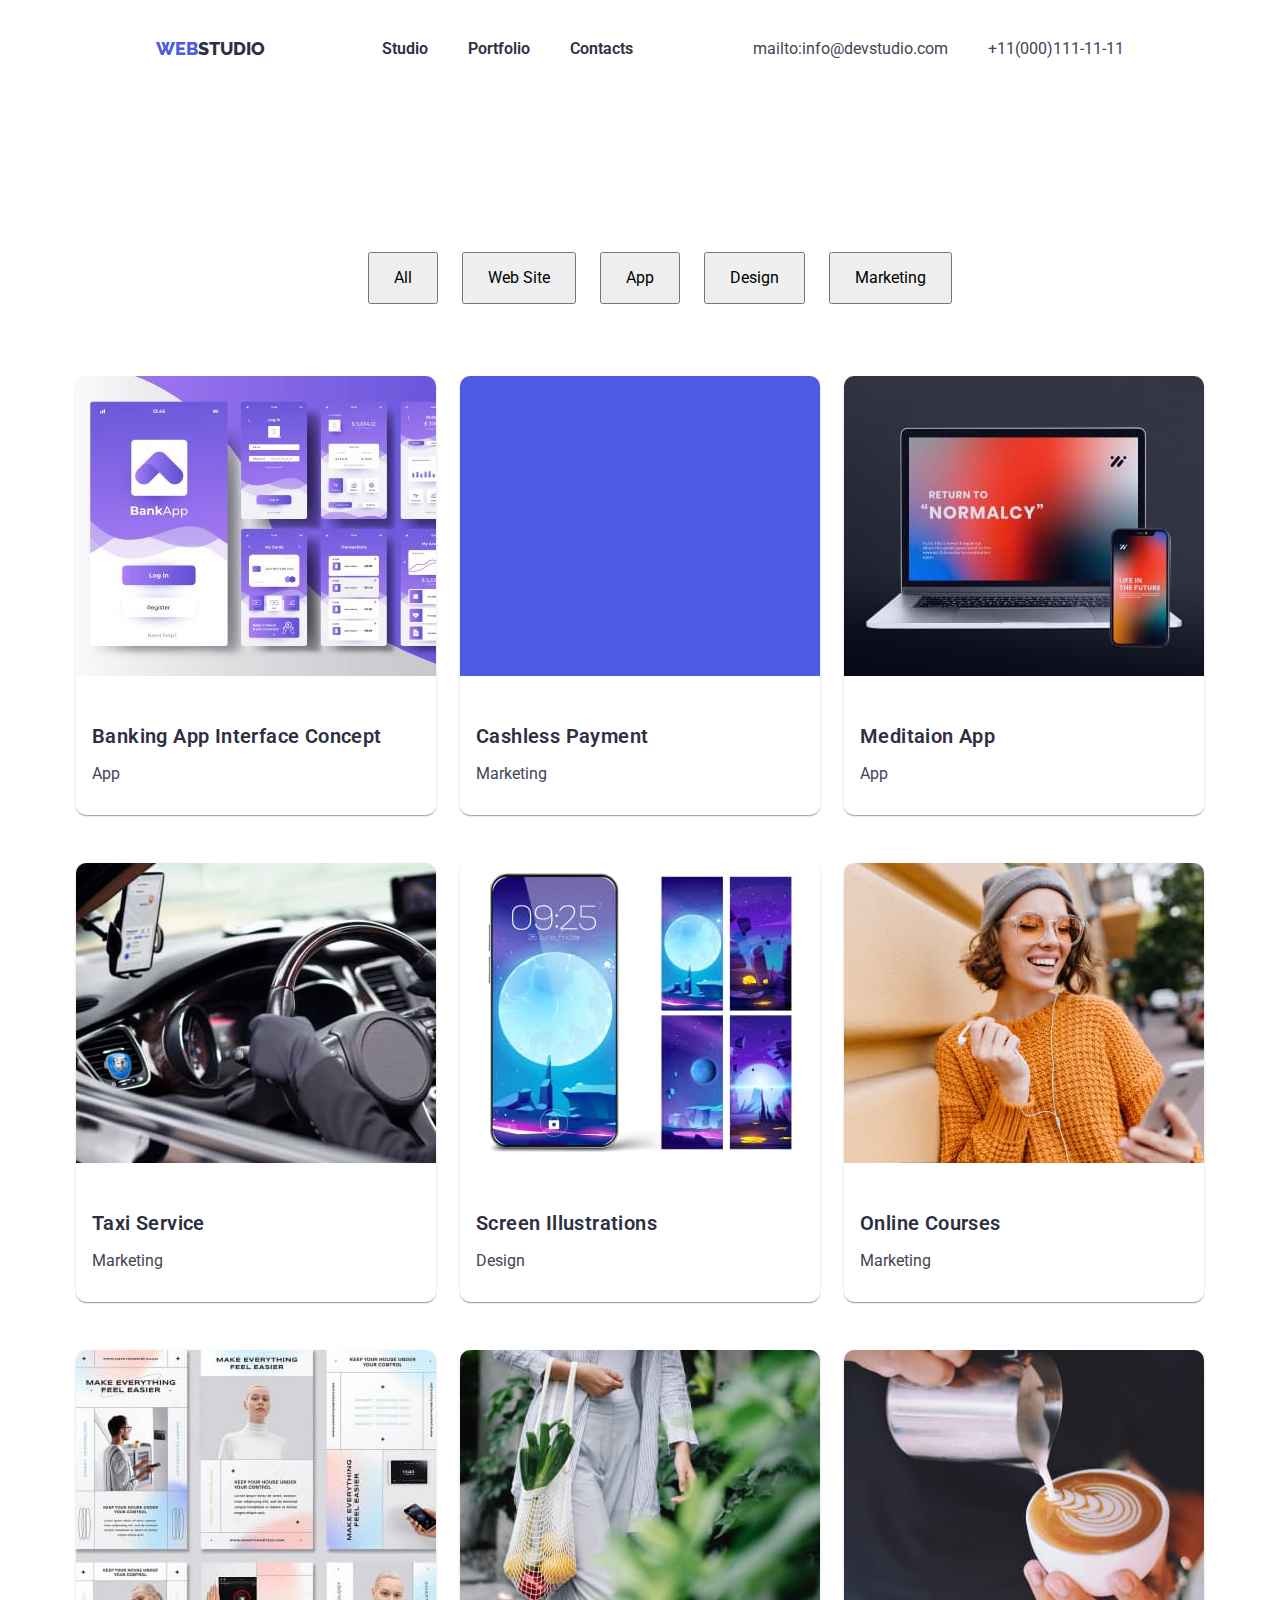
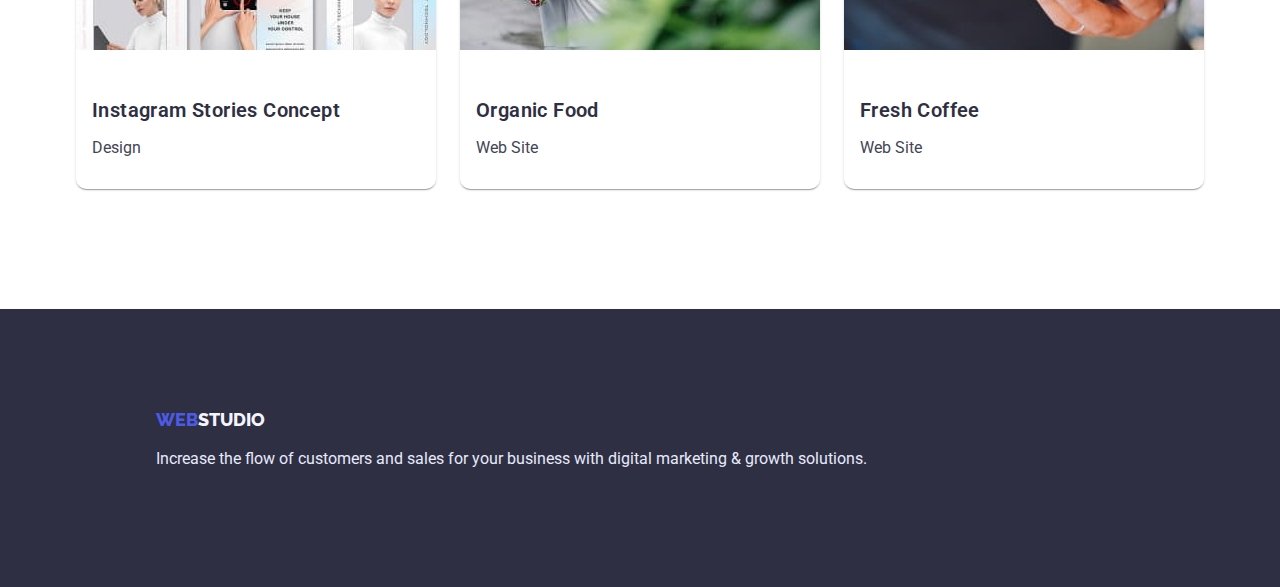
==== portfolio.html @ 7bff26cf "update html file" ====
<!DOCTYPE html>
<html lang="en">

<head>
    <meta charset="UTF-8">
    <meta http-equiv="X-UA-Compatible" content="IE=edge">
    <meta name="viewport" content="width=device-width, initial-scale=1.0">
    <title>goit-markup-hw-02</title>
    <link
    rel="stylesheet"
    href="https://cdnjs.cloudflare.com/ajax/libs/modern-normalize/1.0.0/modern-normalize.min.css"
  />
    <link rel="preconnect" href="https://fonts.googleapis.com">
    <link rel="preconnect" href="https://fonts.gstatic.com" crossorigin>

    <link
        href="https://fonts.googleapis.com/css2?family=Raleway:wght@800&family=Roboto:wght@400;500;700&display=swap"
        rel="stylesheet">
    <link rel="stylesheet" href="./styles/styles.css">
    
</head>
<body>
    <header class="header">
        <div class="container main-nav">
        <a href="#" class="logo"> <span class="low-logo"> web</span>studio</a>
        
        <nav>
            <ul class="site-nav">
                <li class="item">
                    <a href="./index.html" class="nav-links">Studio</a>
                </li>
                <li class="item">
                    <a href="./portfolio.html" class="nav-links">Portfolio</a>
                </li>
                <li class="item">
                    <a href="./portfolio.html" class="nav-links">Contacts</a>
                </li>
            </ul>
        </nav>
        <ul class="mail">
            <li class="item"> <a href="mailto:info@devstudio.com" class="contacts">mailto:info@devstudio.com</a></li>
            <li class="item"> <a href="tel:+11(000)111-11-11" class="contacts">+11(000)111-11-11</a></li>
        </ul>
        </div>
    </header>

    <main>
        <section>
        <div class="container_btn">
            <h1 class="pbl">portfolio-button-list</h1>
            <ul class="portfolio-btn_list">
                <li class="portfolio-btn_item">
                    <button type="button" class="portfolio-btn">All</button>
                </li>
                <li class="portfolio-btn_item">
                    <button type="button" class="portfolio-btn">Web Site</button>
                </li>
                <li class="portfolio-btn_item">
                    <button type="button" class="portfolio-btn">App</button>
                </li>
                <li class="portfolio-btn_item">
                    <button type="button" class="portfolio-btn">Design</button>
                </li>
                <li class="portfolio-btn_item">
                    <button type="button" class="portfolio-btn">Marketing</button>
                </li>
            </ul>

            <ul class="portfolio-cards_list">
                <li class="portfolio-cards_item">
                    <img src="images/one.jpg" alt="app" width="360">
                     <div class="card-content">
                       <h2 class="card-title">Banking App Interface Concept</h2>
                       <p class="card-text">App</p>
                     </div>
                </li>

                <li class="portfolio-cards_item">
                    <img src="images/two.jpg" alt="marketing" width="360">
                    <div class="card-content">
                    <h2 class="card-title">Cashless Payment</h2>
                    <p class="card-text">Marketing</p>
                </div>
                </li>
                
                <li class="portfolio-cards_item">
                    <img src="images/three.jpg" alt="app" width="360">
                    <div class="card-content">
                    <h2 class="card-title">Meditaion App</h2>
                    <p class="card-text">App</p>
                </div>
                </li>
                <li class="portfolio-cards_item">
                    <img src="images/four.jpg" alt="marketing" width="360">
                    <div class="card-content">
                    <h2 class="card-title">Taxi Service</h2>
                        <p class="card-text">Marketing</p>
                    </div>
                </li>
                <li class="portfolio-cards_item">
                    <img src="images/five.jpg" alt="design" width="360">
                    <div class="card-content">
                    <h2 class="card-title"> Screen Illustrations</h2>
                        <p class="card-text">Design</p>
                    </div>
                </li>
                <li class="portfolio-cards_item">
                    <img src="images/six.jpg" alt="marketing" width="360">
                    <div class="card-content">
                    <h2 class="card-title">Online Courses</h2>
                        <p class="card-text">Marketing</p>
                    </div>
                </li>
                <li class="portfolio-cards_item">
                    <img src="images/seven.jpg" alt="design" width="360">
                    <div class="card-content">
                    <h2 class="card-title">Instagram Stories Concept</h2>
                    <p class="card-text">Design</p>
                </div>
                </li>
                <li class="portfolio-cards_item">
                    <img src="images/eight.jpg" alt="web site" width="360">
                    <div class="card-content">
                    <h2 class="card-title">Organic Food</h2>
                    <p class="card-text">Web Site</p>
                </div>
                </li>
                <li class="portfolio-cards_item">
                    <img src="images/nine.jpg" alt="web site" width="360">
                    <div class="card-content">
                    <h2 class="card-title">Fresh Coffee</h2>
                    <p class="card-text">Web Site</p>
                </div>
                </li>

            </ul>
            </div>
        </section>
    </main>
    <footer>
        <div class="container">
            <div class="footer">
        <a href="#" class="foot-logo"><span class="low-logo"> web</span>studio</a>
        <p class="footer-text">Increase the flow of customers and sales for your business with digital marketing &
            growth solutions.</p>
            </div>
        </div>
    </footer>
</body>
</html>
---- styles/styles.css ----
/* font-family: 'Montserrat',
sans-serif;
font-family: 'Raleway',
sans-serif;
font-family: 'Roboto',
sans-serif; */
:root {
    /* iris */
    --primary-brand: #4d5ae5;
    /* navy blue  */
    --dark: #2e2f42;
    /* green */
    --success: #31d0aa;
    /* slate  */
    --text: #434455;
    /* ligth slate  */
    --subtle-text: #8e8f99;
    /* cornflower  */
    --accent: #e7e9fc;
    /* cloud  */
    --light: #f4f4fd;
    /* shadow */
    --card-shadow: 0px 2px 1px -1px rgba(0, 0, 0, 0.2),
    0px 1px 1px 0px rgba(0, 0, 0, 0.14), 0px 1px 3px 0px rgba(0, 0, 0, 0.12);
}
    
body {
    font-family: 'Roboto', sans-serif;
    color: var(--text);
    background-color: #ffffff;
    
}
.logo {
    display: block;
    font-family: 'Raleway';
    font-style: normal;
    font-weight: 800;
    font-size: 18px;
    line-height: 1.2;
    text-decoration: none;
    color: var(--dark);
    text-transform: uppercase;
    
}

.foot-logo {
    font-family: 'Raleway';
    font-style: normal;
    font-weight: 800;
    font-size: 18px;
    line-height: 1.2;
    text-decoration: none;
    color: var(--light);
    text-transform: uppercase;
}

.low-logo {
    color: var(--primary-brand);
    text-transform: uppercase;
    
}
.main-nav {
    display: flex;
    align-items: center;
    margin-left: 156px;
    margin-right: 156px;
        }
.site-nav {
    display: flex;   
    margin-left: 77px; 
}
.site-nav li {
    display: flex;
    margin-right: 40px;
    
}
.site-nav .item:last-child {
    margin-right: 0px;
}

.nav-links {
    display: block;
    padding-top: 21px;
    padding-bottom: 21px;
    
    font-family: 'Roboto';
    font-weight: 600;
    font-size: 16px;
    line-height: 1.5;
    color: var(--dark);
    text-decoration: none;
    }
    .mail{
        display: flex;
        margin-left: auto;
            }
    .mail .item + .item{ 
        margin-left: 40px;
    }
.nav-links:hover,
.nav-links:focus {
    color: var(--primary-brand);

}

.contacts {
    font-family: 'Roboto';
    font-style: normal;
    font-weight: 400;
    font-size: 16px;
    line-height: 1.5;
    text-decoration: none;
    color: var(--text);
}

.contacts:hover,
.contacts:focus {
    color: var(--primary-brand);
}

ul {
    list-style-type: none;
}

.button {
    background-color: var(--light);
    color: var(--primary-brand);
    font-family: 'Roboto';
    font-style: normal;
    font-weight: 600;
    font-size: 16px;
    line-height: 1.5;
    cursor: pointer;
    border: none;

}

.button:hover,
.button:focus {
    background-color: var(--primary-brand);
    color: #ffffff
}
.card-content { 
    padding-left: 32px;
    padding-right: 32px;
    padding-top: 16px;
    padding-bottom: 16px;
 }
.card-title {
    font-family: 'Roboto';
    font-style: normal;
    font-weight: 600;
    font-size: 20px;
    line-height: 1.2;
    /* identical to box height, or 120% */

    letter-spacing: 0.02em;
    color: var(--dark);
}

.card-text {
    font-family: inherit
       
}

.main-button {
    background-color: var(--primary-brand);
    color: #ffffff;
    font-family: 'Roboto';
    font-style: normal;
    font-weight: 500;
    font-size: 16px;
    line-height: 18.75px;
    letter-spacing: 4%;
    cursor: pointer;
    border: none;
    padding: 16px 32px;
    border-radius: 4px;
    margin-bottom: 192px;
    margin-left: auto;
    margin-right: auto;

}
.main-button:hover,
.main-button:focus {
    background-color: var(--primary-brand);
    color: #ffffff
}
.feature_list {
    display: flex;
    justify-content: center;
    }
.feature_list .item {
    width: 264px;
    margin-right: 24px;
   }
.section-list {  
    display: block;
    justify-content: center;
    align-items: center;
    margin-bottom: 120px;
}

.card-title_list {
    display: flex;
    justify-content: center;
    align-items: center;
    gap: 24px;
}
img{
    display: block;
    max-width: 100%;
    height: auto;
}
.team-list {
    width: 1158px;
    margin-left: auto;
    margin-right: auto;
    padding-bottom: 120px;
    background-color: var(--light);
    }
.card-title-head,
.card-title_team
 {
    display: flex;
    justify-content: center;
    margin-top: 120px;
    margin-bottom: 72px;
    font-weight: 600;
     font-size: 36px;
     line-height: 40px;
     letter-spacing: 2%;
     color: #2E2F42;
     margin-bottom: 72px;
}
.flex_container {
     display: flex;
     justify-content: center;   
     
    }
.team-list-item {
        width: 264px;
        margin-right: 24px;
        background-color: #ffffff;
        box-shadow: var(--card-shadow);
        }

.container_hero { 
    margin-left: 15px;
    margin-right: 15px;
    padding-left: 15px;
    padding-right: 15px;
    margin-left: auto;
    margin-right: auto;
    height: 603px;
    display: flex;
    flex-direction: column;
    justify-content: center;
    text-align: center;
    background-color: var(--dark);
}
.hero-title {
    font-weight: 600;
    font-size: 56px;
    line-height: 60px;
    letter-spacing: 2%;
    color: #ffffff;
    margin-bottom: 48px; 
    margin-top: 192px;
    margin-left: 474px;
    margin-right: 474px;
    padding: 0px 110px;
    
}
.feature, .pbl{
    visibility: hidden;
    }

.section-page{
    padding-top: 96px;
    padding-bottom: 120px;
}
.container_btn {
    width: 1158px;
    padding: 0 15px;
    margin-left: auto;
    margin-right: auto;
    }
.portfolio-btn_list {
    display: flex;
    justify-content: center;
    gap: 24px;
    margin-top: 96px;
    margin-bottom: 72px;
}

.portfolio-btn_item {

}
.portfolio-btn {
    line-height: 1.5;
    font-size: 16px;
    padding: 12px 24px;
    }
.portfolio-cards_list {
    padding: 0;
    margin: 0;
    padding-bottom: 120px;
    list-style: none;
    display: flex;
    flex-wrap: wrap;
    column-gap: 24px;
    row-gap: 48px;
    flex-wrap: wrap;
    flex-basis: calc(100% / 3);
    
}
.portfolio-cards_item {
    flex-basis: calc((100% - 2 * 24px) / 3) ;
    box-shadow: var(--card-shadow);
    border-radius: 10px;
    overflow: hidden;
}
.card-content{
    padding-left: 16px;
}
.card-title{
    margin-top: 32px;
}
.card-text{
    margin-top: 8px;
}
.portfolio-cards_box {
    padding: 32px 16px;
}
.footer {
    background-color: var(--dark);
    padding-top: 100px;
    padding-bottom: 100px;
    padding-left: 156px;    
   }
.footer-text {
    color: var(--accent);
    font-size: 16px;
    line-height: 1.5;
    }
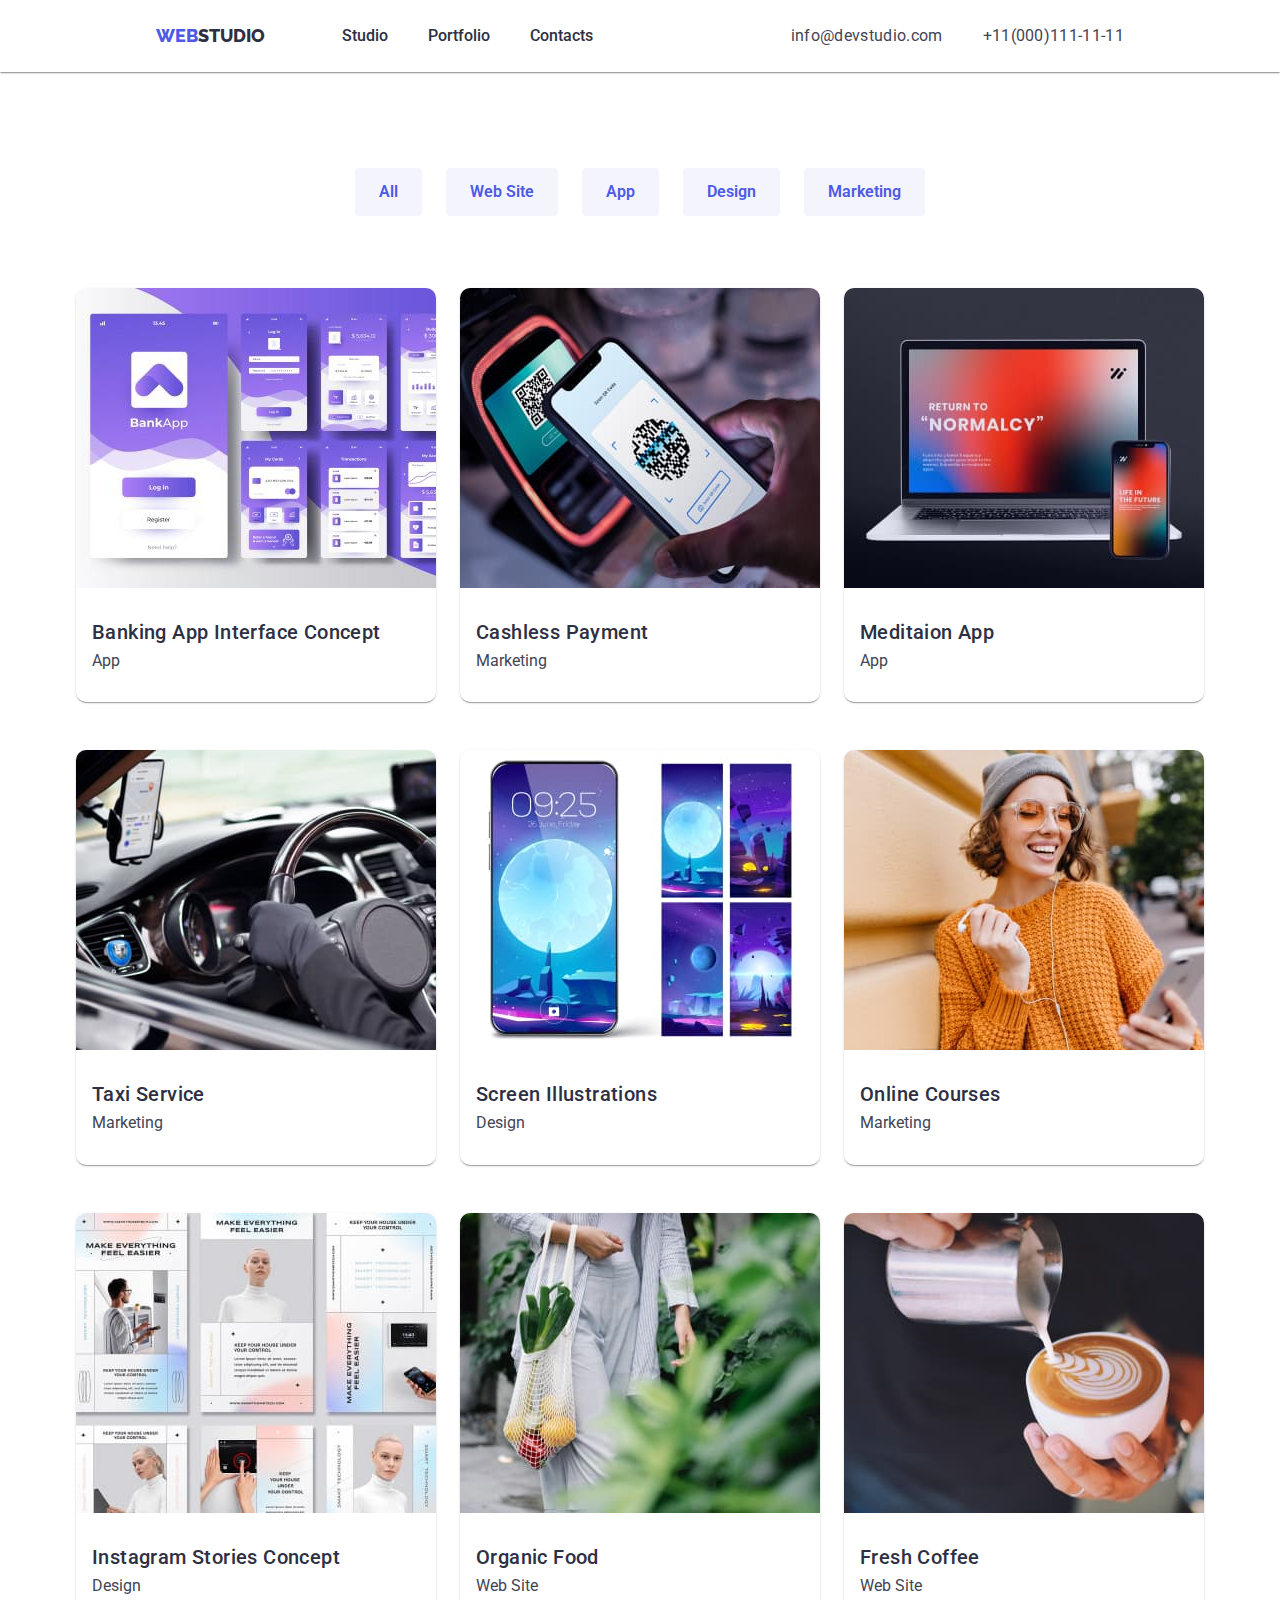
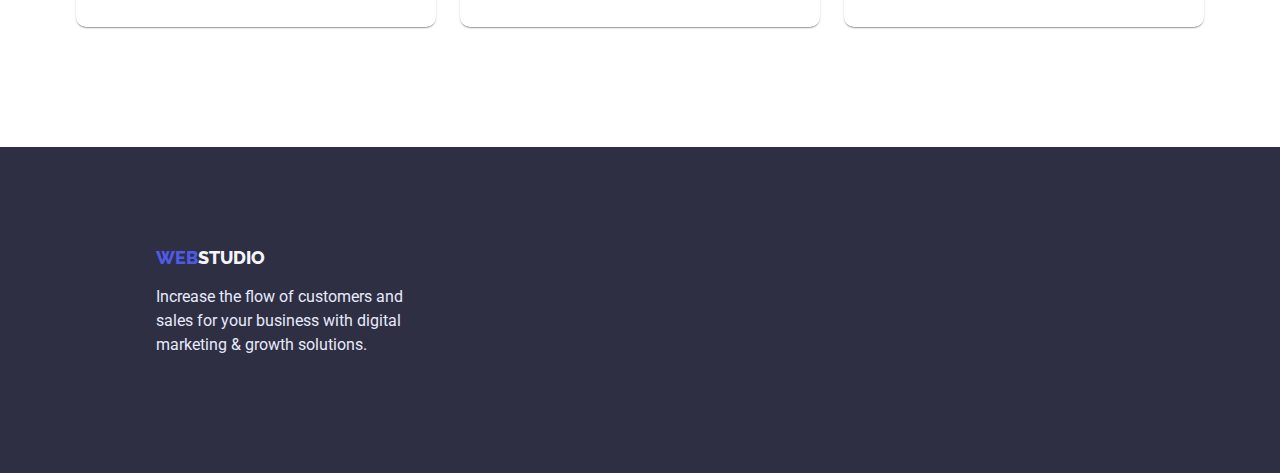
==== commit c2cd515b: "update html file" ====
--- a/portfolio.html
+++ b/portfolio.html
@@ -20,11 +20,11 @@
     
 </head>
 <body>
-    <header class="header">
+    <header>
+      <div class="container">
         <div class="container main-nav">
-        <a href="#" class="logo"> <span class="low-logo"> web</span>studio</a>
-        
-        <nav>
+         <a href="./index.html" class="logo"><span class="low-logo"> web</span>studio</a>
+          <nav>
             <ul class="site-nav">
                 <li class="item">
                     <a href="./index.html" class="nav-links">Studio</a>
@@ -36,18 +36,19 @@
                     <a href="./portfolio.html" class="nav-links">Contacts</a>
                 </li>
             </ul>
-        </nav>
-        <ul class="mail">
-            <li class="item"> <a href="mailto:info@devstudio.com" class="contacts">mailto:info@devstudio.com</a></li>
+           </nav>
+          <ul class="mail">
+            <li class="item"> <a href="mailto:info@devstudio.com" class="contacts">info@devstudio.com</a></li>
             <li class="item"> <a href="tel:+11(000)111-11-11" class="contacts">+11(000)111-11-11</a></li>
-        </ul>
-        </div>
+         </ul>
+         </div>
+       </div>
     </header>
 
     <main>
         <section>
         <div class="container_btn">
-            <h1 class="pbl">portfolio-button-list</h1>
+            <h1 hidden>portfolio-button-list</h1>
             <ul class="portfolio-btn_list">
                 <li class="portfolio-btn_item">
                     <button type="button" class="portfolio-btn">All</button>
@@ -69,67 +70,67 @@
             <ul class="portfolio-cards_list">
                 <li class="portfolio-cards_item">
                     <img src="images/one.jpg" alt="app" width="360">
-                     <div class="card-content">
+                     <div class="card-content_portfolio">
                        <h2 class="card-title">Banking App Interface Concept</h2>
-                       <p class="card-text">App</p>
+                       <p class="card-text_portfolio">App</p>
                      </div>
                 </li>
 
                 <li class="portfolio-cards_item">
                     <img src="images/two.jpg" alt="marketing" width="360">
-                    <div class="card-content">
+                    <div class="card-content_portfolio">
                     <h2 class="card-title">Cashless Payment</h2>
-                    <p class="card-text">Marketing</p>
+                    <p class="card-text_portfolio">Marketing</p>
                 </div>
                 </li>
                 
                 <li class="portfolio-cards_item">
                     <img src="images/three.jpg" alt="app" width="360">
-                    <div class="card-content">
+                    <div class="card-content_portfolio">
                     <h2 class="card-title">Meditaion App</h2>
-                    <p class="card-text">App</p>
+                    <p class="card-text_portfolio">App</p>
                 </div>
                 </li>
                 <li class="portfolio-cards_item">
                     <img src="images/four.jpg" alt="marketing" width="360">
-                    <div class="card-content">
+                    <div class="card-content_portfolio">
                     <h2 class="card-title">Taxi Service</h2>
-                        <p class="card-text">Marketing</p>
+                        <p class="card-text_portfolio">Marketing</p>
                     </div>
                 </li>
                 <li class="portfolio-cards_item">
                     <img src="images/five.jpg" alt="design" width="360">
-                    <div class="card-content">
+                    <div class="card-content_portfolio">
                     <h2 class="card-title"> Screen Illustrations</h2>
-                        <p class="card-text">Design</p>
+                        <p class="card-text_portfolio">Design</p>
                     </div>
                 </li>
                 <li class="portfolio-cards_item">
                     <img src="images/six.jpg" alt="marketing" width="360">
-                    <div class="card-content">
+                    <div class="card-content_portfolio">
                     <h2 class="card-title">Online Courses</h2>
-                        <p class="card-text">Marketing</p>
+                        <p class="card-text_portfolio">Marketing</p>
                     </div>
                 </li>
                 <li class="portfolio-cards_item">
                     <img src="images/seven.jpg" alt="design" width="360">
-                    <div class="card-content">
+                    <div class="card-content_portfolio">
                     <h2 class="card-title">Instagram Stories Concept</h2>
-                    <p class="card-text">Design</p>
+                    <p class="card-text_portfolio">Design</p>
                 </div>
                 </li>
                 <li class="portfolio-cards_item">
                     <img src="images/eight.jpg" alt="web site" width="360">
-                    <div class="card-content">
+                    <div class="card-content_portfolio">
                     <h2 class="card-title">Organic Food</h2>
-                    <p class="card-text">Web Site</p>
+                    <p class="card-text_portfolio">Web Site</p>
                 </div>
                 </li>
                 <li class="portfolio-cards_item">
                     <img src="images/nine.jpg" alt="web site" width="360">
-                    <div class="card-content">
+                    <div class="card-content_portfolio">
                     <h2 class="card-title">Fresh Coffee</h2>
-                    <p class="card-text">Web Site</p>
+                    <p class="card-text_portfolio">Web Site</p>
                 </div>
                 </li>
 
@@ -138,11 +139,14 @@
         </section>
     </main>
     <footer>
-        <div class="container">
-            <div class="footer">
-        <a href="#" class="foot-logo"><span class="low-logo"> web</span>studio</a>
-        <p class="footer-text">Increase the flow of customers and sales for your business with digital marketing &
-            growth solutions.</p>
+        <div class="footer">
+            <div class="container_footer">
+              <div>
+                <a href="./index.html" class="foot-logo"><span class="low-logo"> web</span>studio</a>
+                <p class="footer-text">Increase the flow of customers and sales for your business with digital marketing &
+                growth solutions.
+                </p>
+               </div>
             </div>
         </div>
     </footer>
--- a/styles/styles.css
+++ b/styles/styles.css
@@ -1,4 +1,4 @@
-/* font-family: 'Montserrat',
+/* font-family: 'Montserrat',*
 sans-serif;
 font-family: 'Raleway',
 sans-serif;
@@ -28,21 +28,28 @@
     font-family: 'Roboto', sans-serif;
     color: var(--text);
     background-color: #ffffff;
-    
-}
+}
+.main-nav
+{   
+    display: flex;
+    align-items: center;
+    padding-left: 156px;
+    padding-right: 156px;
+    margin-left: auto;
+    margin-right: auto;
+    box-shadow: var(--card-shadow);
+    }
 .logo {
     display: block;
     font-family: 'Raleway';
     font-style: normal;
     font-weight: 800;
     font-size: 18px;
-    line-height: 1.2;
+    line-height: 24px;
     text-decoration: none;
     color: var(--dark);
     text-transform: uppercase;
-    
-}
-
+    }
 .foot-logo {
     font-family: 'Raleway';
     font-style: normal;
@@ -52,57 +59,51 @@
     text-decoration: none;
     color: var(--light);
     text-transform: uppercase;
-}
-
+    }
 .low-logo {
     color: var(--primary-brand);
     text-transform: uppercase;
-    
-}
-.main-nav {
-    display: flex;
-    align-items: center;
-    margin-left: 156px;
-    margin-right: 156px;
-        }
+    }
+
 .site-nav {
-    display: flex;   
+    display: flex;  
+    margin: 0; 
     margin-left: 77px; 
 }
-.site-nav li {
-    display: flex;
-    margin-right: 40px;
-    
-}
+.site-nav { gap: 40px;
+    padding: 0;
+   
+    }
 .site-nav .item:last-child {
     margin-right: 0px;
 }
-
 .nav-links {
     display: block;
-    padding-top: 21px;
-    padding-bottom: 21px;
+    padding-top: 24px;
+    padding-bottom: 24px;
     
     font-family: 'Roboto';
-    font-weight: 600;
+    font-weight: 500;
     font-size: 16px;
     line-height: 1.5;
     color: var(--dark);
     text-decoration: none;
     }
-    .mail{
-        display: flex;
-        margin-left: auto;
-            }
-    .mail .item + .item{ 
-        margin-left: 40px;
+.mail{
+    display: flex;
+    margin-left: auto;
+    font-family: 'Roboto';     
+    font-size: 16px;
+    line-height: 1.5;  
+    letter-spacing: 0.02em;  
+    }
+.mail .item { 
+    margin-left: 40px;
     }
 .nav-links:hover,
 .nav-links:focus {
     color: var(--primary-brand);
-
-}
-
+}
 .contacts {
     font-family: 'Roboto';
     font-style: normal;
@@ -112,17 +113,38 @@
     text-decoration: none;
     color: var(--text);
 }
-
 .contacts:hover,
 .contacts:focus {
     color: var(--primary-brand);
 }
-
 ul {
     list-style-type: none;
 }
-
-.button {
+.hero {
+    margin-bottom: 120px;
+}
+.container_hero { 
+    padding: 192px 15px;
+    margin-left: auto;
+    margin-right: auto;
+    min-height: 603px;
+    display: flex;
+    flex-direction: column;
+    justify-content: center;
+    text-align: center;
+    background-color: var(--dark);
+}
+.hero-title {
+    width: 492px; 
+    font-weight: 700px;
+    font-size: 56px;
+    line-height: 60px;
+    letter-spacing: 2%;
+    color: #ffffff;
+    margin: 0 auto 48px auto;
+    }
+button 
+{
     background-color: var(--light);
     color: var(--primary-brand);
     font-family: 'Roboto';
@@ -132,37 +154,32 @@
     line-height: 1.5;
     cursor: pointer;
     border: none;
-
-}
-
-.button:hover,
-.button:focus {
+    border-radius: 4px;
+}
+button:hover,
+button:focus {
     background-color: var(--primary-brand);
-    color: #ffffff
+    color: #ffffff;
 }
 .card-content { 
-    padding-left: 32px;
-    padding-right: 32px;
-    padding-top: 16px;
-    padding-bottom: 16px;
+    padding: 16px 32px 16px 32px;
+    
  }
 .card-title {
     font-family: 'Roboto';
     font-style: normal;
-    font-weight: 600;
+    font-weight: 500;
     font-size: 20px;
     line-height: 1.2;
-    /* identical to box height, or 120% */
-
     letter-spacing: 0.02em;
     color: var(--dark);
-}
+    /* identical to box height, or 120% */
+    }
 
 .card-text {
-    font-family: inherit
-       
-}
-
+    font-family: inherit;
+    margin: 0;
+}
 .main-button {
     background-color: var(--primary-brand);
     color: #ffffff;
@@ -183,12 +200,14 @@
 }
 .main-button:hover,
 .main-button:focus {
-    background-color: var(--primary-brand);
+    background-color: #404BBF;
     color: #ffffff
 }
 .feature_list {
     display: flex;
     justify-content: center;
+    margin: 0;
+    padding: 0;
     }
 .feature_list .item {
     width: 264px;
@@ -205,6 +224,8 @@
     display: flex;
     justify-content: center;
     align-items: center;
+    margin: 0;
+    padding: 0;
     gap: 24px;
 }
 img{
@@ -213,10 +234,9 @@
     height: auto;
 }
 .team-list {
-    width: 1158px;
-    margin-left: auto;
-    margin-right: auto;
-    padding-bottom: 120px;
+    margin-left: auto;
+    margin-right: auto;
+    height: 732px;
     background-color: var(--light);
     }
 .card-title-head,
@@ -224,57 +244,33 @@
  {
     display: flex;
     justify-content: center;
-    margin-top: 120px;
-    margin-bottom: 72px;
-    font-weight: 600;
+    padding-top: 120px;
+    padding-bottom: 72px;
+    font-weight: 500;
      font-size: 36px;
      line-height: 40px;
      letter-spacing: 2%;
      color: #2E2F42;
-     margin-bottom: 72px;
+    margin: 0;
 }
 .flex_container {
      display: flex;
-     justify-content: center;   
-     
+     justify-content: center;
+     margin: 0;
+     padding: 0;
+          
     }
 .team-list-item {
         width: 264px;
         margin-right: 24px;
         background-color: #ffffff;
         box-shadow: var(--card-shadow);
+        border-radius: 10px;
+        overflow: hidden;
         }
-
-.container_hero { 
-    margin-left: 15px;
-    margin-right: 15px;
-    padding-left: 15px;
-    padding-right: 15px;
-    margin-left: auto;
-    margin-right: auto;
-    height: 603px;
-    display: flex;
-    flex-direction: column;
-    justify-content: center;
+ .card-content {
     text-align: center;
-    background-color: var(--dark);
-}
-.hero-title {
-    font-weight: 600;
-    font-size: 56px;
-    line-height: 60px;
-    letter-spacing: 2%;
-    color: #ffffff;
-    margin-bottom: 48px; 
-    margin-top: 192px;
-    margin-left: 474px;
-    margin-right: 474px;
-    padding: 0px 110px;
-    
-}
-.feature, .pbl{
-    visibility: hidden;
-    }
+ }       
 
 .section-page{
     padding-top: 96px;
@@ -282,7 +278,7 @@
 }
 .container_btn {
     width: 1158px;
-    padding: 0 15px;
+    padding: 96px 15px 120px 15px;
     margin-left: auto;
     margin-right: auto;
     }
@@ -290,22 +286,19 @@
     display: flex;
     justify-content: center;
     gap: 24px;
-    margin-top: 96px;
+    margin:0;
+    padding: 0;
     margin-bottom: 72px;
 }
 
-.portfolio-btn_item {
-
-}
 .portfolio-btn {
     line-height: 1.5;
     font-size: 16px;
     padding: 12px 24px;
-    }
+        }
 .portfolio-cards_list {
     padding: 0;
     margin: 0;
-    padding-bottom: 120px;
     list-style: none;
     display: flex;
     flex-wrap: wrap;
@@ -313,23 +306,26 @@
     row-gap: 48px;
     flex-wrap: wrap;
     flex-basis: calc(100% / 3);
-    
+      
 }
 .portfolio-cards_item {
     flex-basis: calc((100% - 2 * 24px) / 3) ;
     box-shadow: var(--card-shadow);
     border-radius: 10px;
     overflow: hidden;
-}
-.card-content{
+    }
+.card-content_portfolio{
+    text-align: left;
     padding-left: 16px;
+    margin: 32px 0;
 }
 .card-title{
-    margin-top: 32px;
-}
-.card-text{
-    margin-top: 8px;
-}
+    margin: 0 0 8px 0;
+}
+.card-text_portfolio{
+    margin: 0;
+}
+
 .portfolio-cards_box {
     padding: 32px 16px;
 }
@@ -337,10 +333,16 @@
     background-color: var(--dark);
     padding-top: 100px;
     padding-bottom: 100px;
-    padding-left: 156px;    
-   }
+    padding-left: 156px;   
+    }
+.container_footer {
+    width: 264px;
+}  
+
 .footer-text {
     color: var(--accent);
     font-size: 16px;
     line-height: 1.5;
-    }+    letter-spacing: 25%;
+    margin-top: 16px;
+}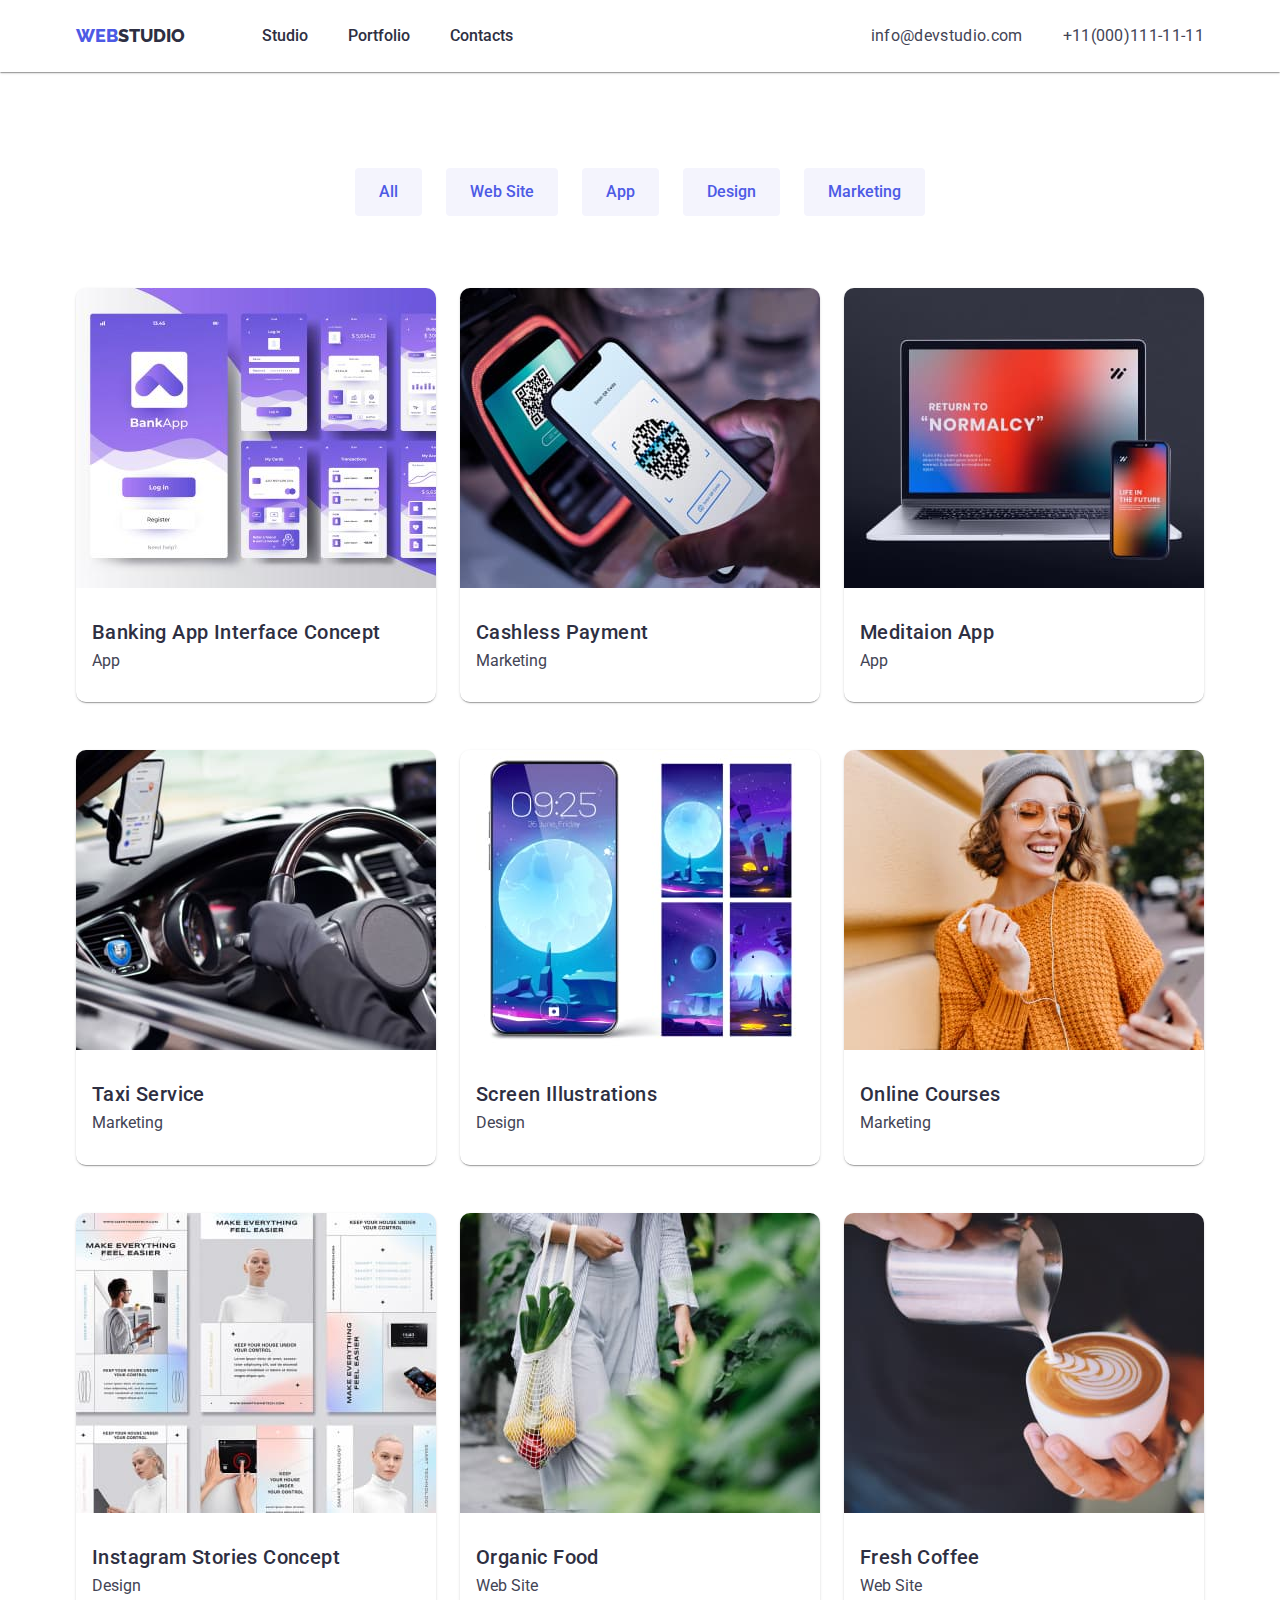
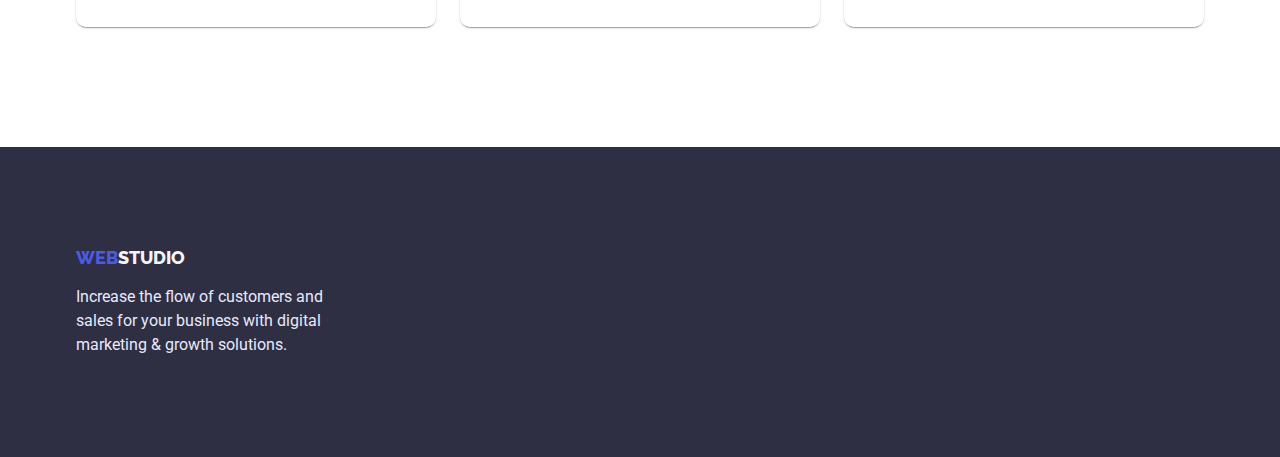
==== commit 50fa4b15: "update html file" ====
--- a/portfolio.html
+++ b/portfolio.html
@@ -22,7 +22,7 @@
 <body>
     <header>
       <div class="container">
-        <div class="container main-nav">
+        <div class="main-nav">
          <a href="./index.html" class="logo"><span class="low-logo"> web</span>studio</a>
           <nav>
             <ul class="site-nav">
@@ -46,8 +46,8 @@
     </header>
 
     <main>
-        <section>
-        <div class="container_btn">
+        <section class="filters">
+        <div class="container">
             <h1 hidden>portfolio-button-list</h1>
             <ul class="portfolio-btn_list">
                 <li class="portfolio-btn_item">
@@ -140,13 +140,11 @@
     </main>
     <footer>
         <div class="footer">
-            <div class="container_footer">
-              <div>
+            <div class="container">
                 <a href="./index.html" class="foot-logo"><span class="low-logo"> web</span>studio</a>
                 <p class="footer-text">Increase the flow of customers and sales for your business with digital marketing &
                 growth solutions.
-                </p>
-               </div>
+               </p>
             </div>
         </div>
     </footer>
--- a/styles/styles.css
+++ b/styles/styles.css
@@ -29,15 +29,18 @@
     color: var(--text);
     background-color: #ffffff;
 }
+.container{
+    width: 1158px;
+    margin: 0 auto;
+    padding: 0 15px;
+}
+header{
+    box-shadow: var(--card-shadow);
+}
 .main-nav
 {   
     display: flex;
     align-items: center;
-    padding-left: 156px;
-    padding-right: 156px;
-    margin-left: auto;
-    margin-right: auto;
-    box-shadow: var(--card-shadow);
     }
 .logo {
     display: block;
@@ -49,6 +52,8 @@
     text-decoration: none;
     color: var(--dark);
     text-transform: uppercase;
+    padding-top: 24px;
+    padding-bottom: 24px;
     }
 .foot-logo {
     font-family: 'Raleway';
@@ -70,18 +75,14 @@
     margin: 0; 
     margin-left: 77px; 
 }
-.site-nav { gap: 40px;
-    padding: 0;
-   
-    }
-.site-nav .item:last-child {
-    margin-right: 0px;
-}
+.site-nav {
+    gap: 40px;
+    padding: 0;
+    }
 .nav-links {
     display: block;
     padding-top: 24px;
     padding-bottom: 24px;
-    
     font-family: 'Roboto';
     font-weight: 500;
     font-size: 16px;
@@ -91,15 +92,18 @@
     }
 .mail{
     display: flex;
+    margin: 0;
     margin-left: auto;
+    padding: 0;
+    padding-top: 24px;
+    padding-bottom: 24px;
     font-family: 'Roboto';     
     font-size: 16px;
     line-height: 1.5;  
     letter-spacing: 0.02em;  
-    }
-.mail .item { 
-    margin-left: 40px;
-    }
+    gap: 40px;
+    }
+
 .nav-links:hover,
 .nav-links:focus {
     color: var(--primary-brand);
@@ -120,36 +124,35 @@
 ul {
     list-style-type: none;
 }
-.hero {
-    margin-bottom: 120px;
-}
-.container_hero { 
-    padding: 192px 15px;
+.hero { 
+    padding: 192px 0 192px;
+    text-align: center;
+    max-width: 1440px;  
+    min-height: 603px;
     margin-left: auto;
-    margin-right: auto;
-    min-height: 603px;
+    margin-right: auto;    
     display: flex;
     flex-direction: column;
     justify-content: center;
-    text-align: center;
     background-color: var(--dark);
 }
 .hero-title {
     width: 492px; 
-    font-weight: 700px;
+    font-family: 'Roboto';
+    font-weight: 500px;
     font-size: 56px;
-    line-height: 60px;
-    letter-spacing: 2%;
+    line-height: 1.07;
+    letter-spacing: 0.02;
     color: #ffffff;
     margin: 0 auto 48px auto;
     }
 button 
-{
+{   
     background-color: var(--light);
     color: var(--primary-brand);
     font-family: 'Roboto';
     font-style: normal;
-    font-weight: 600;
+    font-weight: 500;
     font-size: 16px;
     line-height: 1.5;
     cursor: pointer;
@@ -163,8 +166,7 @@
 }
 .card-content { 
     padding: 16px 32px 16px 32px;
-    
- }
+     }
 .card-title {
     font-family: 'Roboto';
     font-style: normal;
@@ -188,97 +190,109 @@
     font-weight: 500;
     font-size: 16px;
     line-height: 18.75px;
-    letter-spacing: 4%;
+    letter-spacing: 0.04em;
     cursor: pointer;
     border: none;
     padding: 16px 32px;
     border-radius: 4px;
-    margin-bottom: 192px;
     margin-left: auto;
     margin-right: auto;
-
-}
+    }
 .main-button:hover,
 .main-button:focus {
     background-color: #404BBF;
     color: #ffffff
 }
+.feature {
+    padding-top: 120px;
+    padding-bottom: 120px;
+}
 .feature_list {
+    margin: 0;
     display: flex;
     justify-content: center;
-    margin: 0;
-    padding: 0;
+    gap: 24px;
+    }
+    .card-text{
+        font-family: 'Roboto';
+        
+        font-size: 16px;
+    
+        line-height: 1.5;
+        
+        letter-spacing: 0.02em;
     }
 .feature_list .item {
     width: 264px;
-    margin-right: 24px;
-   }
-.section-list {  
-    display: block;
+    }
+.card-title_list {
+    display: flex;
     justify-content: center;
     align-items: center;
-    margin-bottom: 120px;
-}
-
-.card-title_list {
-    display: flex;
-    justify-content: center;
-    align-items: center;
     margin: 0;
     padding: 0;
     gap: 24px;
+    padding-bottom: 120px;
 }
 img{
     display: block;
     max-width: 100%;
     height: auto;
 }
-.team-list {
-    margin-left: auto;
-    margin-right: auto;
+.team-list 
+{   padding-top: 120px;
     height: 732px;
     background-color: var(--light);
-    }
-.card-title-head,
-.card-title_team
- {
-    display: flex;
-    justify-content: center;
-    padding-top: 120px;
-    padding-bottom: 72px;
+    
+    }
+.What_are_we_doing
+{ 
+    text-align: center;
+    margin-top: 0;
+    margin-bottom: 72px;
     font-weight: 500;
      font-size: 36px;
      line-height: 40px;
-     letter-spacing: 2%;
+     letter-spacing: 0.02em;
      color: #2E2F42;
-    margin: 0;
+    }
+.our_team
+ {
+    text-align: center;
+    margin: 0;
+    margin-bottom: 72px;
+    font-weight: 500;
+     font-size: 36px;
+     line-height: 40px;
+     letter-spacing: 0.02;
+     color: #2E2F42;
+    
 }
 .flex_container {
      display: flex;
      justify-content: center;
      margin: 0;
      padding: 0;
-          
+     gap: 24px;
     }
 .team-list-item {
         width: 264px;
-        margin-right: 24px;
         background-color: #ffffff;
         box-shadow: var(--card-shadow);
         border-radius: 10px;
         overflow: hidden;
-        }
- .card-content {
+    }
+.card-content {
     text-align: center;
+    padding: 32px 16px;
  }       
-
 .section-page{
     padding-top: 96px;
     padding-bottom: 120px;
 }
-.container_btn {
-    width: 1158px;
-    padding: 96px 15px 120px 15px;
+.filters {
+    padding-top: 96px;
+    padding-bottom: 120px;
     margin-left: auto;
     margin-right: auto;
     }
@@ -290,12 +304,11 @@
     padding: 0;
     margin-bottom: 72px;
 }
-
 .portfolio-btn {
     line-height: 1.5;
     font-size: 16px;
     padding: 12px 24px;
-        }
+    }
 .portfolio-cards_list {
     padding: 0;
     margin: 0;
@@ -306,8 +319,7 @@
     row-gap: 48px;
     flex-wrap: wrap;
     flex-basis: calc(100% / 3);
-      
-}
+    }
 .portfolio-cards_item {
     flex-basis: calc((100% - 2 * 24px) / 3) ;
     box-shadow: var(--card-shadow);
@@ -316,8 +328,10 @@
     }
 .card-content_portfolio{
     text-align: left;
-    padding-left: 16px;
-    margin: 32px 0;
+    padding: 32px 16px;
+    background-color: #FFFFFF;
+    box-shadow: 0px 1px 6px rgba(46, 47, 66, 0.08), 0px 1px 1px rgba(46, 47, 66, 0.16), 0px 2px 1px rgba(46, 47, 66, 0.08);
+    border-radius: 0px 0px 4px 4px;
 }
 .card-title{
     margin: 0 0 8px 0;
@@ -325,7 +339,6 @@
 .card-text_portfolio{
     margin: 0;
 }
-
 .portfolio-cards_box {
     padding: 32px 16px;
 }
@@ -333,16 +346,13 @@
     background-color: var(--dark);
     padding-top: 100px;
     padding-bottom: 100px;
-    padding-left: 156px;   
-    }
-.container_footer {
+ }
+.footer-text {
+    margin: 0;
+    color: var(--accent);
+    font-size: 16px;
+    line-height: 1.5;
+    letter-spacing: 0.25;
+    margin-top: 16px;
     width: 264px;
-}  
-
-.footer-text {
-    color: var(--accent);
-    font-size: 16px;
-    line-height: 1.5;
-    letter-spacing: 25%;
-    margin-top: 16px;
 }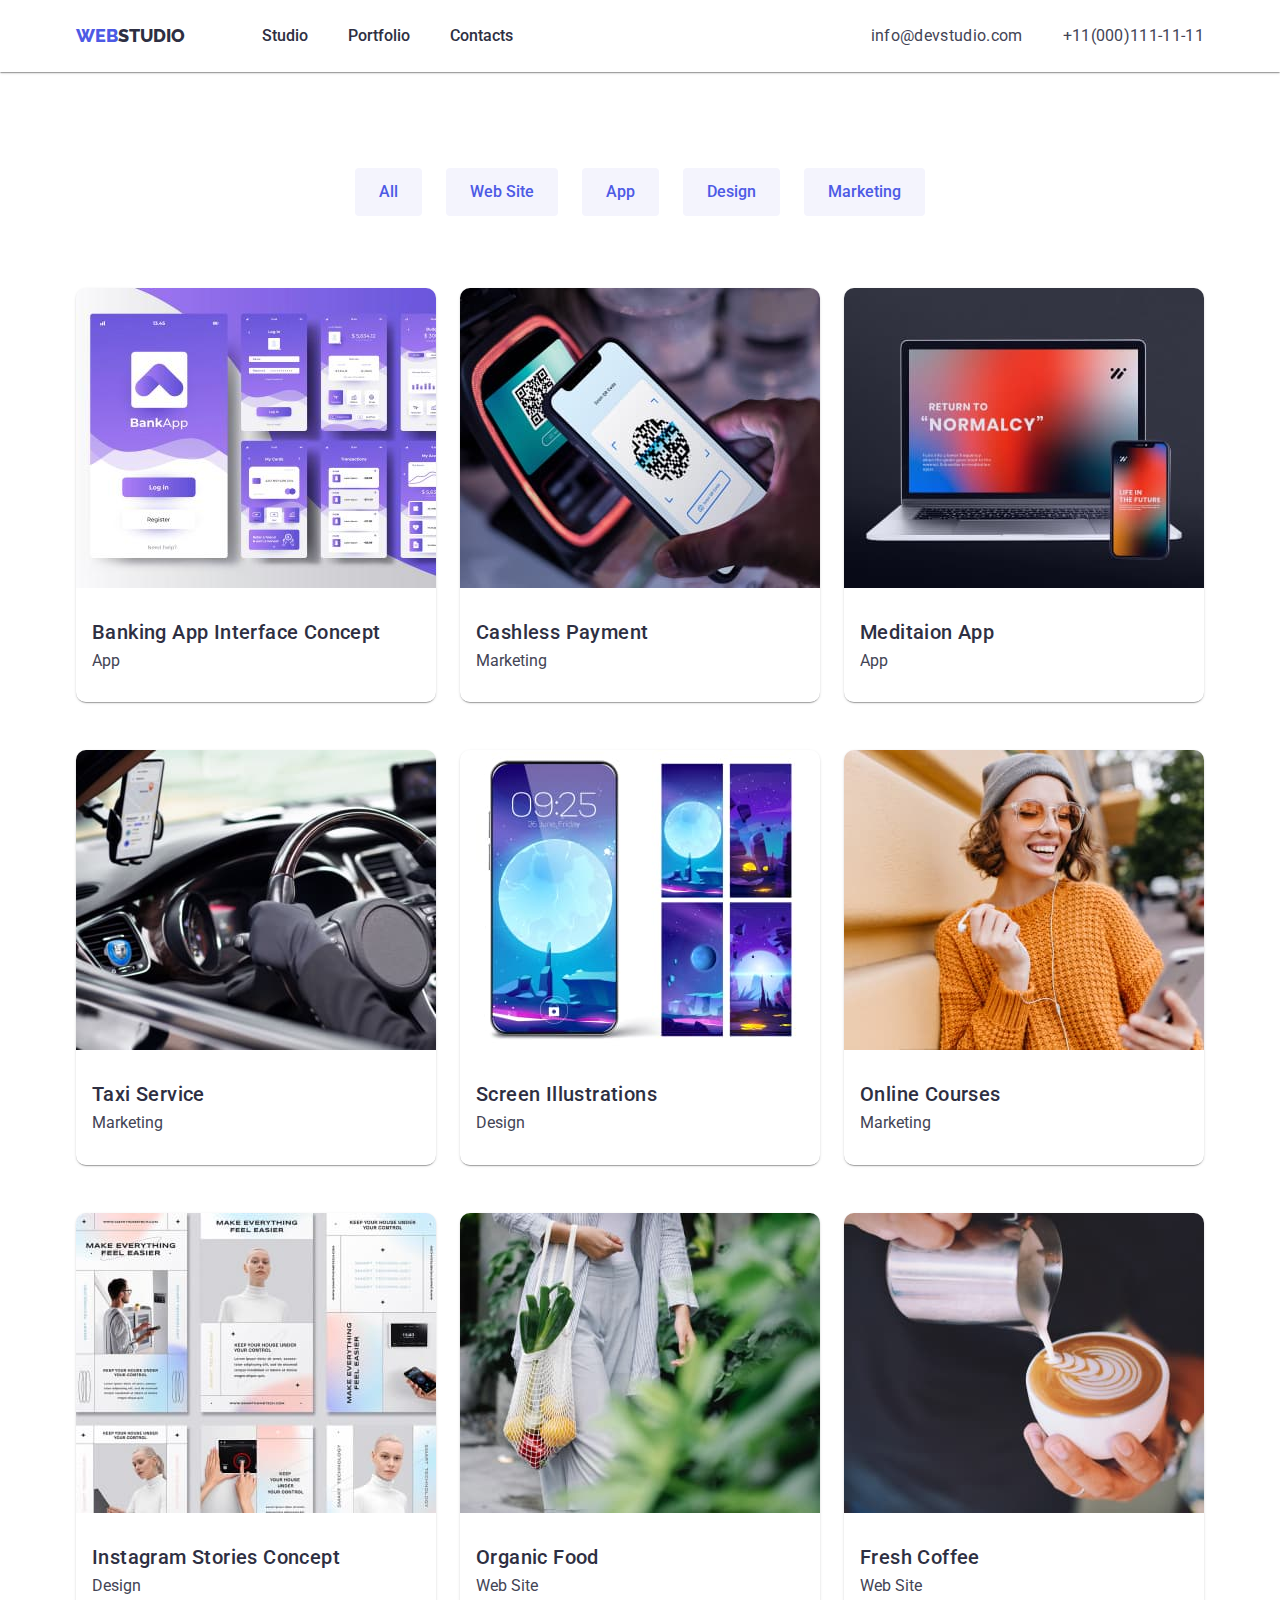
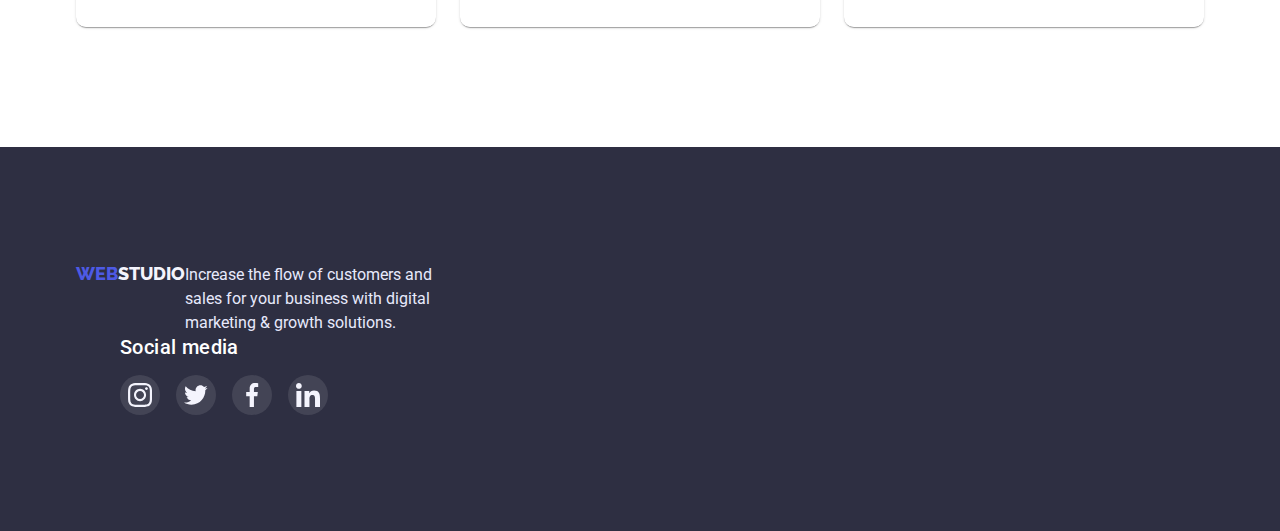
==== commit 22e8c49d: "update html file" ====
--- a/portfolio.html
+++ b/portfolio.html
@@ -146,6 +146,40 @@
                 growth solutions.
                </p>
             </div>
+            <div class="social_media">
+                <h3 class="title_social_media">Social media</h3>
+                <ul class="social-list-footer">
+                    <li class="social-footer-item">
+                        <a href="#" class="social-footer-link">
+                            <svg class="social-footer-icon" width="24" height="24">
+                                <use href="./images/icons.svg#icon-instagram"></use>
+                            </svg>
+                        </a>
+                    </li>
+                    <li class="social-footer-item">
+                        <a href="#" class="social-footer-link">
+                            <svg class="social-footer-icon" width="24" height="24">
+                                <use href="./images/icons.svg#icon-twitter"></use>
+                            </svg>
+                        </a>
+                    </li>
+                    <li class="social-footer-item">
+                        <a href="#" class="social-footer-link">
+                            <svg class="social-footer-icon" width="24" height="24">
+                                <use href="./images/icons.svg#icon-facebook"></use>
+                            </svg>
+                        </a>
+                    </li>
+                    <li class="social-footer-item">
+                        <a href="#" class="social-footer-link">
+                            <svg class="social-footer-icon" width="24" height="24">
+                                <use href="./images/icons.svg#icon-linkedin"></use>
+                            </svg>
+                        </a>
+                    </li>
+                </ul>
+            </div>
+            </div>     
         </div>
     </footer>
 </body>
--- a/styles/styles.css
+++ b/styles/styles.css
@@ -23,7 +23,9 @@
     --card-shadow: 0px 2px 1px -1px rgba(0, 0, 0, 0.2),
     0px 1px 1px 0px rgba(0, 0, 0, 0.14), 0px 1px 3px 0px rgba(0, 0, 0, 0.12);
 }
-    
+html { box-sizing: border-box;}
+*,*::before,
+*::after { box-sizing: border-box;}
 body {
     font-family: 'Roboto', sans-serif;
     color: var(--text);
@@ -134,8 +136,14 @@
     display: flex;
     flex-direction: column;
     justify-content: center;
-    background-color: var(--dark);
-}
+    
+    background-image: linear-gradient(rgba(46, 47, 66, 0.7), rgba(46, 47, 66, 0.7)), url(/images/peopleoffice1.jpg);
+    background-repeat: no-repeat; 
+    background-position: center;    
+    background-size: cover;     
+    box-shadow: 0px 4px 4px rgba(0, 0, 0, 0.25);
+}
+
 .hero-title {
     width: 492px; 
     font-family: 'Roboto';
@@ -167,6 +175,29 @@
 .card-content { 
     padding: 16px 32px 16px 32px;
      }
+.trailing_icons {
+    padding: 0;
+        display: flex;
+        justify-content: center;
+        gap: 24px;    
+    }
+.trailing_icons_link {
+        display: flex;
+        justify-content: center;
+        align-items: center;
+        width: 40px;
+        height: 40px;
+        border-radius: 50%;
+        background-color: var(--primary-brand);
+    }
+    .trailing_icons_icon {
+        fill: #F4F4FD;
+    }
+    .trailing_icons_link:hover,
+    .trailing_icons_link:focus {
+    background: #31D0AA;
+    cursor: pointer;
+    }
 .card-title {
     font-family: 'Roboto';
     font-style: normal;
@@ -208,6 +239,7 @@
     padding-bottom: 120px;
 }
 .feature_list {
+    padding: 0;
     margin: 0;
     display: flex;
     justify-content: center;
@@ -225,6 +257,31 @@
 .feature_list .item {
     width: 264px;
     }
+    .feature_list .item::before {
+        display: block;
+        content: "";    
+        height: 112px;
+        background-size: 64px 64px;
+        background-repeat: no-repeat;
+        background-position: center;
+        background-color: #F4F4FD;    
+    }
+    .item:nth-child(1)::before {     
+        background-image: url("/images/antenna1.svg");
+        margin-bottom: 8px;    
+    }
+    .item:nth-child(2)::before {
+        background-image: url("/images/clock1.svg");
+        margin-bottom: 8px;
+    }
+    .item:nth-child(3)::before {
+        background-image: url("/images/diagram.svg"); 
+        margin-bottom: 8px;
+    }
+    .item:nth-child(4)::before {
+        background-image: url("/images/astronaut1.svg"); 
+        margin-bottom: 8px;
+    }
 .card-title_list {
     display: flex;
     justify-content: center;
@@ -268,6 +325,55 @@
      color: #2E2F42;
     
 }
+ /* section-customers */
+ .customers {
+    display: block;
+    padding-top: 120px;
+    padding-bottom: 120px;
+    }
+    .title-customers {  
+        margin-top: 0;  
+        margin-bottom: 72px;       
+        font-weight: 500;
+        font-size: 36px;
+        line-height: 1.1;    
+        text-align: center;
+        letter-spacing: 0.02em;
+        color: var(--dark);
+    }
+    .logo-company {
+    padding: 0;
+    display: flex;
+    justify-content: center;
+    gap: 24px;
+    } 
+    .logo-icon {
+    display: flex;
+    justify-content: center;
+    align-items: center;
+    border: 1px solid #8e8f99;
+    border-radius: 4px;
+    width: calc((100%-5*24px) / 6);
+    height: 88px;    
+    } 
+    .logo-icon-link {
+    display: flex;
+    justify-content: center;
+    align-items: center;
+    color: #AFB1B8;
+    border: 1px solid #8e8f99;
+    border-radius: 4px;
+    width: 100%;
+    height: 100%;
+    }    
+    .logo-icon-link:hover,
+    .logo-icon-link:focus {
+    color: var(--primary-brand);
+    border: 1px solid var(--primary-brand);
+    }
+    .logo-icon-company {
+    fill: currentColor;
+    }
 .flex_container {
      display: flex;
      justify-content: center;
@@ -347,6 +453,10 @@
     padding-top: 100px;
     padding-bottom: 100px;
  }
+ .footer .container {
+    display: flex;
+    align-items: baseline;
+ }
 .footer-text {
     margin: 0;
     color: var(--accent);
@@ -355,4 +465,38 @@
     letter-spacing: 0.25;
     margin-top: 16px;
     width: 264px;
+}
+.social_media {
+    display: block;
+    margin-left: 120px;   
+}
+.title_social_media {
+    margin: 0px 0px 16px 0px;
+    font-weight: 500;
+    font-size: 20px;
+    line-height: 1.2;
+    letter-spacing: 0.02em;
+    color: #FFFFFF;
+}
+.social-list-footer {
+    padding: 0;
+    display: flex;
+    justify-content: left;
+    gap: 16px;    
+}
+.social-footer-link {
+    display: flex;
+    justify-content: center;
+    align-items: center;
+    width: 40px;
+    height: 40px;
+    border-radius: 50%;
+    background: rgba(255, 255, 255, 0.1);
+}
+.social-footer-icon {
+    fill: #F4F4FD;
+}
+.social-footer-link:hover {
+    background: #31D0AA;
+    cursor: pointer;
 }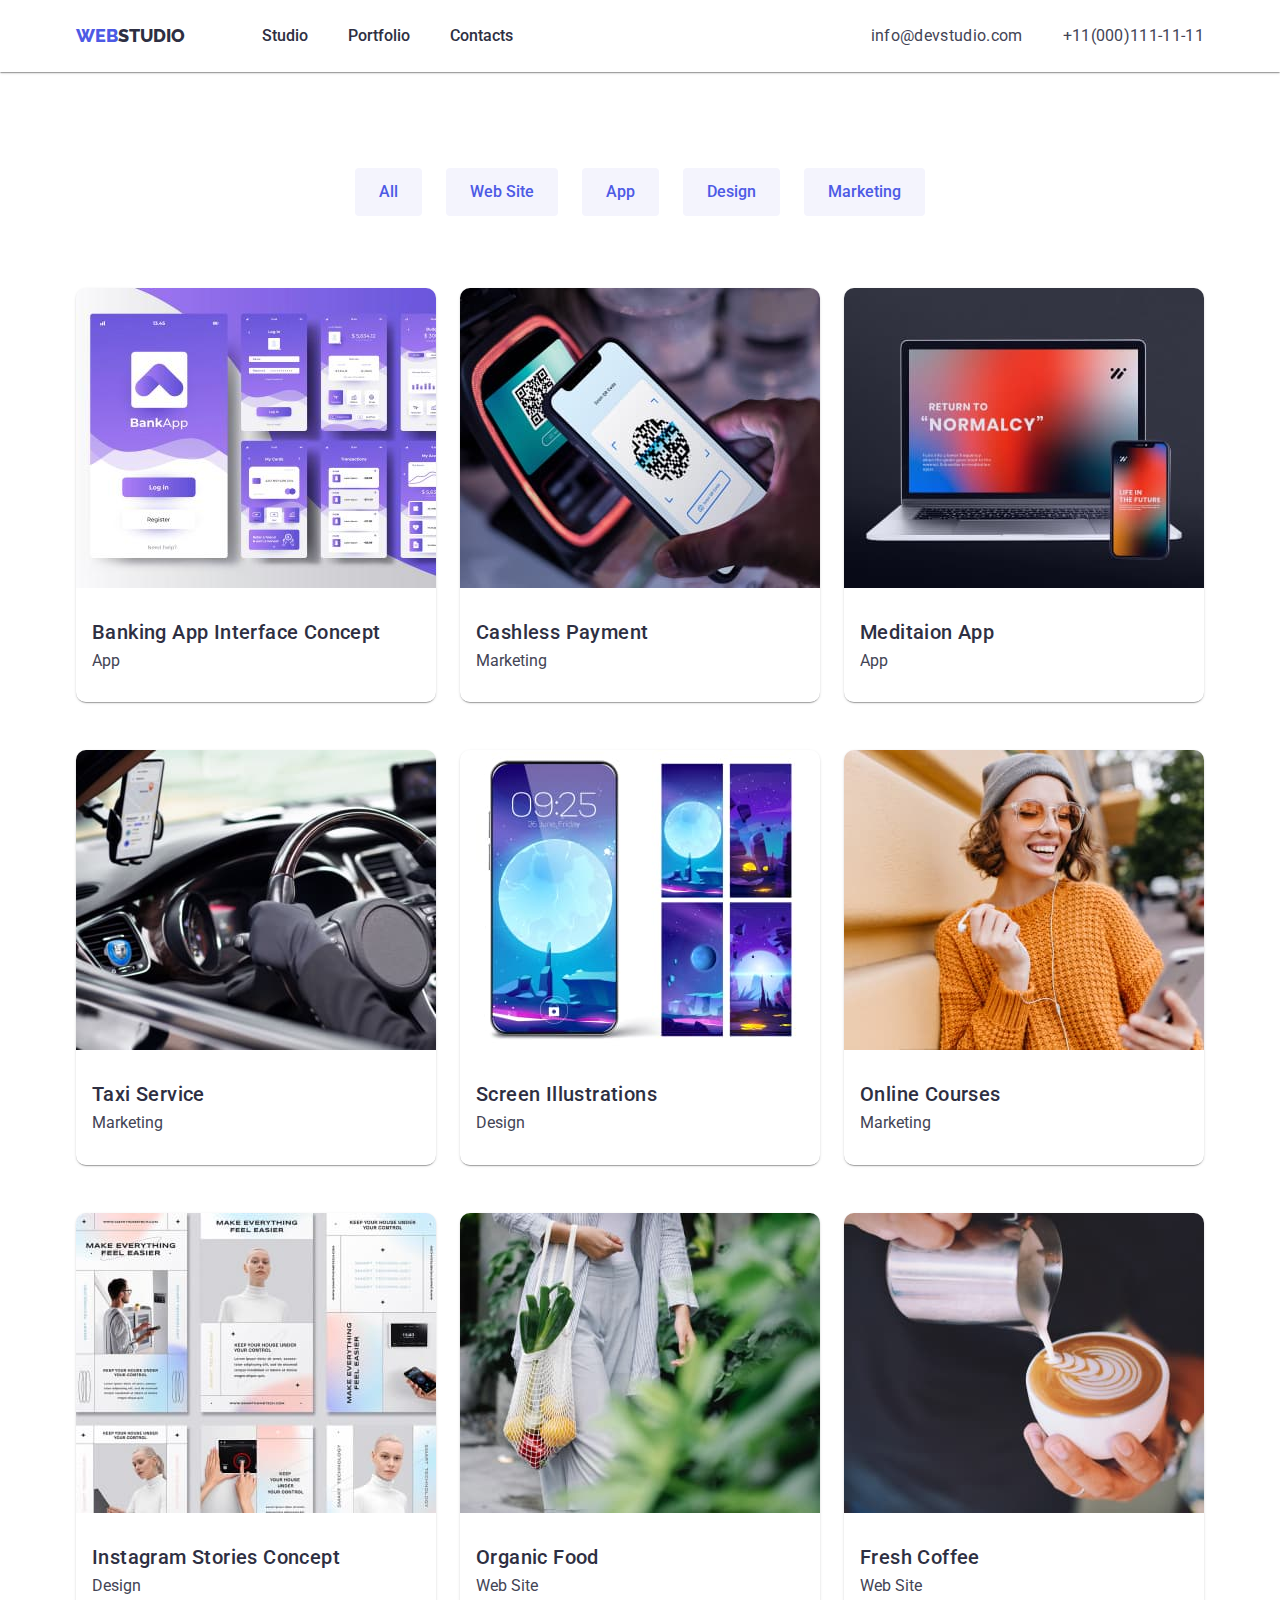
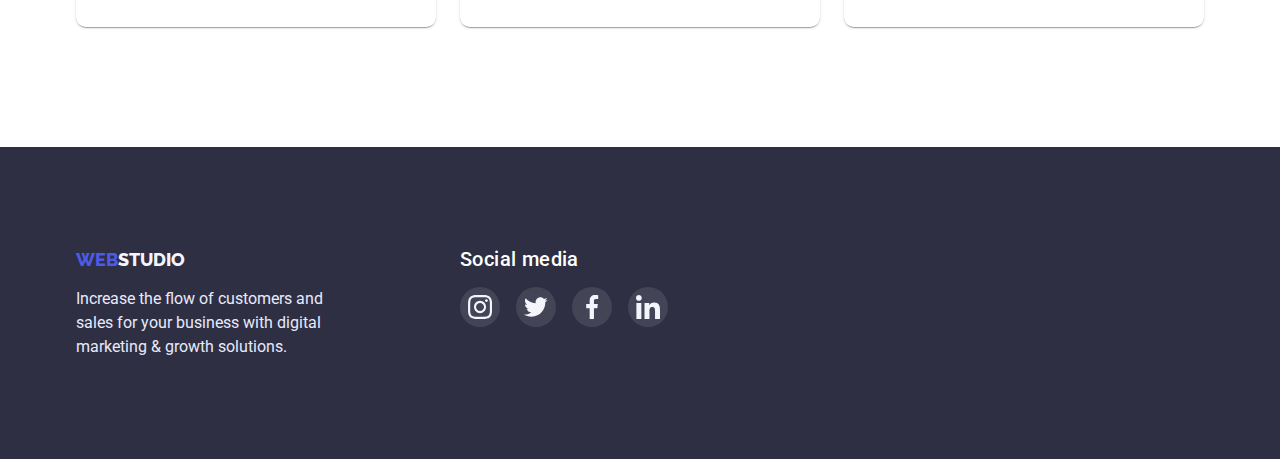
==== commit cb4e4958: "Update portfolio.html" ====
--- a/portfolio.html
+++ b/portfolio.html
@@ -141,12 +141,13 @@
     <footer>
         <div class="footer">
             <div class="container">
+                <div class="logo_container">
                 <a href="./index.html" class="foot-logo"><span class="low-logo"> web</span>studio</a>
                 <p class="footer-text">Increase the flow of customers and sales for your business with digital marketing &
                 growth solutions.
                </p>
-            </div>
-            <div class="social_media">
+               </div>
+                <div class="social_media">
                 <h3 class="title_social_media">Social media</h3>
                 <ul class="social-list-footer">
                     <li class="social-footer-item">
@@ -178,7 +179,7 @@
                         </a>
                     </li>
                 </ul>
-            </div>
+               
             </div>     
         </div>
     </footer>
--- a/styles/styles.css
+++ b/styles/styles.css
@@ -247,11 +247,8 @@
     }
     .card-text{
         font-family: 'Roboto';
-        
         font-size: 16px;
-    
         line-height: 1.5;
-        
         letter-spacing: 0.02em;
     }
 .feature_list .item {
@@ -439,8 +436,7 @@
     box-shadow: 0px 1px 6px rgba(46, 47, 66, 0.08), 0px 1px 1px rgba(46, 47, 66, 0.16), 0px 2px 1px rgba(46, 47, 66, 0.08);
     border-radius: 0px 0px 4px 4px;
 }
-.card-title{
-    margin: 0 0 8px 0;
+.card-title { margin: 0 0 8px 0;
 }
 .card-text_portfolio{
     margin: 0;
